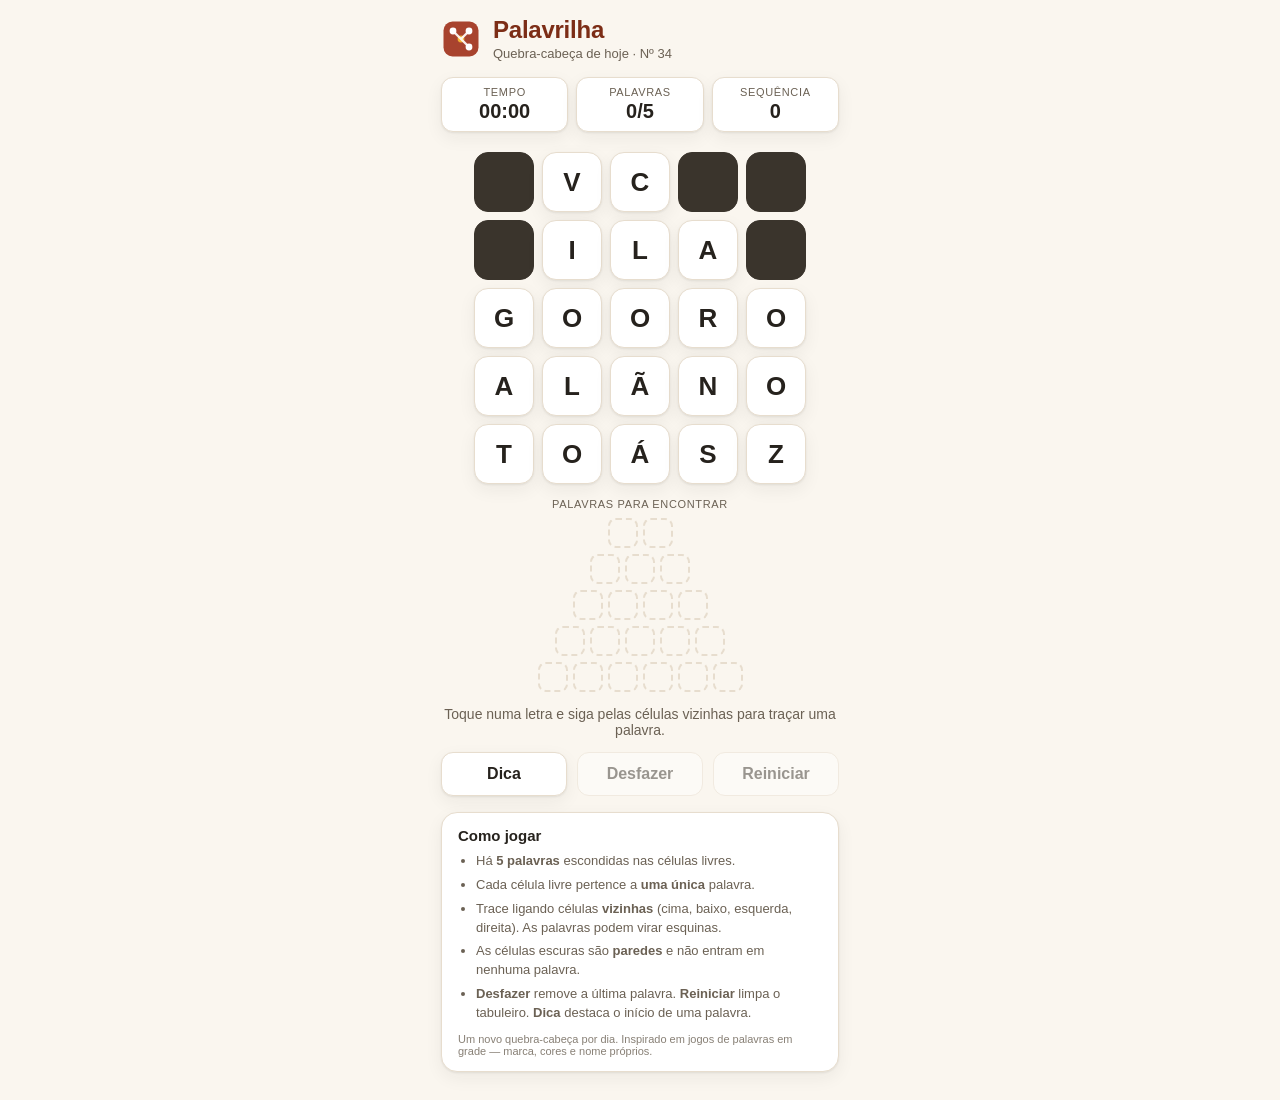
==== index.html @ 46278c74 "Palavrilha: jogo diário de caça-palavras (pt-BR) + deploy no GitHub Pages - App em HTML/CSS/JS puro," ====
<!DOCTYPE html>
<html lang="pt-BR">
<head>
<meta charset="utf-8">
<meta name="viewport" content="width=device-width, initial-scale=1, viewport-fit=cover, maximum-scale=1, user-scalable=no">
<meta name="theme-color" content="#a8432e">
<meta name="apple-mobile-web-app-capable" content="yes">
<meta name="apple-mobile-web-app-status-bar-style" content="default">
<meta name="apple-mobile-web-app-title" content="Palavrilha">
<title>Palavrilha</title>
<!-- Todos os caminhos são relativos para funcionar servido de uma subpasta
     (ex.: usuario.github.io/palavrilha/). -->
<link rel="icon" href="favicon.svg" type="image/svg+xml">
<link rel="apple-touch-icon" href="favicon.svg">
<link rel="manifest" href="manifest.webmanifest">
<link rel="stylesheet" href="styles.css">
</head>
<body>
<div class="app">

  <header class="topbar">
    <div class="brand">
      <svg class="logo" viewBox="0 0 40 40" aria-hidden="true">
        <rect x="2.5" y="2.5" width="35" height="35" rx="9"/>
        <circle class="d1" cx="12" cy="12" r="3.4"/>
        <circle class="d2" cx="20" cy="20" r="3.4"/>
        <circle class="d3" cx="28" cy="12" r="3.4"/>
        <circle class="d4" cx="28" cy="28" r="3.4"/>
        <path d="M12 12 L20 20 L28 28 M20 20 L28 12" fill="none"/>
      </svg>
      <div class="brand-text">
        <h1>Palavrilha</h1>
        <p id="puzzle-label">Quebra-cabeça de palavras</p>
      </div>
    </div>
  </header>

  <section class="stats" aria-label="Situação do jogo">
    <div class="stat">
      <span class="stat-label">Tempo</span>
      <span class="stat-value" id="timer">00:00</span>
    </div>
    <div class="stat">
      <span class="stat-label">Palavras</span>
      <span class="stat-value" id="progress">0/5</span>
    </div>
    <div class="stat">
      <span class="stat-label">Sequência</span>
      <span class="stat-value" id="streak">0</span>
    </div>
  </section>

  <main>
    <div id="board" class="board" role="grid" aria-label="Tabuleiro 5 por 5"></div>

    <section class="wordbank" aria-label="Palavras para encontrar">
      <p class="wordbank-title">Palavras para encontrar</p>
      <div id="wordbank" class="wordbank-rows"></div>
    </section>

    <p id="message" class="message" role="status" aria-live="polite">
      Toque numa letra e siga pelas células vizinhas para traçar uma palavra.
    </p>

    <div class="controls">
      <button type="button" id="btn-hint" class="btn btn-ghost">Dica</button>
      <button type="button" id="btn-undo" class="btn btn-ghost">Desfazer</button>
      <button type="button" id="btn-reset" class="btn btn-ghost">Reiniciar</button>
    </div>
  </main>

  <section id="win-panel" class="win-panel" hidden>
    <h2>Parabéns! 🎉</h2>
    <p id="win-summary">Você resolveu o quebra-cabeça de hoje.</p>
    <button type="button" id="btn-share" class="btn btn-primary">Compartilhar</button>
    <p id="share-feedback" class="share-feedback" aria-live="polite"></p>
    <textarea id="share-text" class="share-text" readonly hidden></textarea>
  </section>

  <footer class="howto">
    <h3>Como jogar</h3>
    <ul>
      <li>Há <strong>5 palavras</strong> escondidas nas células livres.</li>
      <li>Cada célula livre pertence a <strong>uma única</strong> palavra.</li>
      <li>Trace ligando células <strong>vizinhas</strong> (cima, baixo, esquerda, direita). As palavras podem virar esquinas.</li>
      <li>As células escuras são <strong>paredes</strong> e não entram em nenhuma palavra.</li>
      <li><strong>Desfazer</strong> remove a última palavra. <strong>Reiniciar</strong> limpa o tabuleiro. <strong>Dica</strong> destaca o início de uma palavra.</li>
    </ul>
    <p class="credits">Um novo quebra-cabeça por dia. Inspirado em jogos de palavras em grade — marca, cores e nome próprios.</p>
  </footer>

</div>

<script src="puzzles.js"></script>
<script src="game.js"></script>
</body>
</html>
---- styles.css ----
/* Palavrilha — estilo limpo e minimalista, pensado para tela de celular (390px). */

:root {
  --bg: #faf6ef;
  --surface: #ffffff;
  --ink: #26221d;
  --ink-soft: #6b6154;
  --line: #e7ddce;

  --brand: #a8432e;
  --brand-dark: #7c2d16;
  --accent: #f2b134;

  --wall: #3a342c;

  --cell-size: 60px;
  --radius: 14px;
  --shadow: 0 1px 2px rgba(38, 34, 29, .08), 0 6px 18px rgba(38, 34, 29, .06);

  /* cores das 5 palavras */
  --w0: #e7c8a0;
  --w1: #bcd9c8;
  --w2: #f0c2c0;
  --w3: #cbc7e8;
  --w4: #a9d3d8;
}

* { box-sizing: border-box; }

html, body {
  margin: 0;
  padding: 0;
  background: var(--bg);
  color: var(--ink);
  font-family: -apple-system, BlinkMacSystemFont, "Segoe UI", Roboto, "Helvetica Neue", Arial, sans-serif;
  -webkit-text-size-adjust: 100%;
  -webkit-font-smoothing: antialiased;
}

body {
  display: flex;
  justify-content: center;
  min-height: 100vh;
  min-height: 100dvh;
}

.app {
  width: 100%;
  max-width: 430px;
  padding: 16px 16px calc(28px + env(safe-area-inset-bottom));
  padding-top: calc(16px + env(safe-area-inset-top));
  display: flex;
  flex-direction: column;
  gap: 16px;
}

/* ---------- Cabeçalho ---------- */
.topbar { display: flex; align-items: center; }

.brand { display: flex; align-items: center; gap: 12px; }

.logo { width: 40px; height: 40px; flex: none; }
.logo rect { fill: var(--brand); }
.logo path { stroke: #fff; stroke-width: 2.4; stroke-linecap: round; stroke-linejoin: round; opacity: .9; }
.logo .d1 { fill: #fff; }
.logo .d2 { fill: var(--accent); }
.logo .d3 { fill: #fff; }
.logo .d4 { fill: #fff; }

.brand-text h1 {
  margin: 0;
  font-size: 24px;
  letter-spacing: -0.01em;
  font-weight: 800;
  color: var(--brand-dark);
}
.brand-text p {
  margin: 2px 0 0;
  font-size: 13px;
  color: var(--ink-soft);
}

/* ---------- Estatísticas ---------- */
.stats {
  display: grid;
  grid-template-columns: repeat(3, 1fr);
  gap: 8px;
}
.stat {
  background: var(--surface);
  border: 1px solid var(--line);
  border-radius: 12px;
  padding: 8px 6px;
  text-align: center;
  box-shadow: var(--shadow);
}
.stat-label {
  display: block;
  font-size: 11px;
  text-transform: uppercase;
  letter-spacing: .06em;
  color: var(--ink-soft);
}
.stat-value {
  display: block;
  margin-top: 2px;
  font-size: 20px;
  font-weight: 800;
  font-variant-numeric: tabular-nums;
}

/* ---------- Tabuleiro ---------- */
main { display: flex; flex-direction: column; gap: 14px; }

.board {
  --gap: 8px;
  display: grid;
  grid-template-columns: repeat(5, var(--cell-size));
  grid-auto-rows: var(--cell-size);
  gap: var(--gap);
  justify-content: center;
  margin: 4px auto 0;
  touch-action: none;
  user-select: none;
  -webkit-user-select: none;
}

.cell {
  display: flex;
  align-items: center;
  justify-content: center;
  font-size: 26px;
  font-weight: 700;
  border-radius: var(--radius);
  background: var(--surface);
  border: 1px solid var(--line);
  color: var(--ink);
  box-shadow: var(--shadow);
  cursor: pointer;
  transition: transform .06s ease, background-color .12s ease, box-shadow .12s ease;
  -webkit-tap-highlight-color: transparent;
}
.cell.wall {
  background: var(--wall);
  border-color: var(--wall);
  box-shadow: none;
  cursor: default;
}

.cell.solved { border-color: transparent; color: var(--ink); }
.cell.w0 { background: var(--w0); }
.cell.w1 { background: var(--w1); }
.cell.w2 { background: var(--w2); }
.cell.w3 { background: var(--w3); }
.cell.w4 { background: var(--w4); }

.cell.trace {
  background: #fff4dc;
  border-color: var(--accent);
  box-shadow: 0 0 0 2px var(--accent) inset;
  transform: scale(1.04);
}
.cell.trace-head {
  box-shadow: 0 0 0 3px var(--brand) inset;
  background: #ffe9c2;
}

.cell.hint {
  animation: hintPulse 1.1s ease-in-out infinite;
}
@keyframes hintPulse {
  0%, 100% { box-shadow: 0 0 0 2px var(--accent) inset, var(--shadow); }
  50%      { box-shadow: 0 0 0 6px rgba(242, 177, 52, .45) inset, var(--shadow); }
}

.board.done .cell:not(.wall) { animation: pop .4s ease; }
@keyframes pop {
  0% { transform: scale(1); }
  40% { transform: scale(1.08); }
  100% { transform: scale(1); }
}

/* ---------- Palavras para encontrar ---------- */
.wordbank {
  display: flex;
  flex-direction: column;
  align-items: center;
  gap: 8px;
}
.wordbank-title {
  margin: 0;
  font-size: 11px;
  text-transform: uppercase;
  letter-spacing: .06em;
  color: var(--ink-soft);
}
.wordbank-rows {
  display: flex;
  flex-direction: column;
  gap: 6px;
  width: 100%;
  align-items: center;
}
.wb-row {
  display: flex;
  gap: 5px;
  justify-content: center;
}
.wb-tile {
  width: 30px;
  height: 30px;
  border-radius: 8px;
  border: 2px dashed var(--line);
  background: transparent;
  display: flex;
  align-items: center;
  justify-content: center;
  font-size: 15px;
  font-weight: 800;
  color: var(--ink);
}
.wb-row.filled .wb-tile {
  border-style: solid;
  border-color: transparent;
  animation: wbPop .28s ease;
}
.wb-row.filled.w0 .wb-tile { background: var(--w0); }
.wb-row.filled.w1 .wb-tile { background: var(--w1); }
.wb-row.filled.w2 .wb-tile { background: var(--w2); }
.wb-row.filled.w3 .wb-tile { background: var(--w3); }
.wb-row.filled.w4 .wb-tile { background: var(--w4); }
@keyframes wbPop {
  0% { transform: scale(.7); }
  60% { transform: scale(1.12); }
  100% { transform: scale(1); }
}

/* ---------- Mensagem ---------- */
.message {
  margin: 0;
  min-height: 20px;
  text-align: center;
  font-size: 14px;
  color: var(--ink-soft);
}
.message.error { color: var(--brand-dark); font-weight: 600; }
.message.good  { color: #1f7a4d; font-weight: 600; }

/* ---------- Botões ---------- */
.controls {
  display: grid;
  grid-template-columns: repeat(3, 1fr);
  gap: 10px;
}
.btn {
  font: inherit;
  font-weight: 700;
  padding: 12px 10px;
  border-radius: 12px;
  border: 1px solid var(--line);
  background: var(--surface);
  color: var(--ink);
  cursor: pointer;
  box-shadow: var(--shadow);
  -webkit-tap-highlight-color: transparent;
  transition: transform .06s ease, background-color .12s ease;
}
.btn:active { transform: translateY(1px); }
.btn:disabled { opacity: .45; cursor: default; box-shadow: none; }
.btn-primary {
  background: var(--brand);
  border-color: var(--brand);
  color: #fff;
  width: 100%;
}
.btn-primary:active { background: var(--brand-dark); }

/* ---------- Painel de vitória ---------- */
.win-panel {
  background: var(--surface);
  border: 1px solid var(--line);
  border-radius: 16px;
  padding: 18px 16px;
  text-align: center;
  box-shadow: var(--shadow);
}
.win-panel[hidden] { display: none; }
.win-panel h2 { margin: 0 0 6px; font-size: 20px; color: var(--brand-dark); }
.win-panel p { margin: 0 0 12px; font-size: 14px; color: var(--ink-soft); }
.share-feedback { min-height: 16px; font-size: 13px; color: #1f7a4d; margin: 8px 0 0; }
.share-text {
  width: 100%;
  margin-top: 10px;
  padding: 10px;
  font: inherit;
  font-size: 13px;
  border: 1px solid var(--line);
  border-radius: 10px;
  resize: none;
  height: 96px;
  background: var(--bg);
  color: var(--ink);
}
.share-text[hidden] { display: none; }

/* ---------- Como jogar ---------- */
.howto {
  background: var(--surface);
  border: 1px solid var(--line);
  border-radius: 16px;
  padding: 14px 16px;
  box-shadow: var(--shadow);
}
.howto h3 { margin: 0 0 8px; font-size: 15px; }
.howto ul { margin: 0; padding-left: 18px; }
.howto li { font-size: 13px; color: var(--ink-soft); margin: 5px 0; line-height: 1.45; }
.howto .credits { margin: 10px 0 0; font-size: 11px; color: var(--ink-soft); opacity: .8; }

/* ---------- Telas bem estreitas ---------- */
@media (max-width: 360px) {
  :root { --cell-size: 54px; }
  .cell { font-size: 23px; }
  .brand-text h1 { font-size: 21px; }
}

@media (prefers-color-scheme: dark) {
  :root {
    --bg: #17140f;
    --surface: #221e18;
    --ink: #f1e8db;
    --ink-soft: #a99e8c;
    --line: #3a3327;
    --brand: #d76f52;
    --brand-dark: #e79274;
    --accent: #f2b134;
    --wall: #0d0b08;
    --shadow: 0 1px 2px rgba(0,0,0,.4);
    --w0: #7a6544;
    --w1: #4f6f5c;
    --w2: #7d5453;
    --w3: #5a5678;
    --w4: #45696d;
  }
  .cell.trace { background: #3a3018; }
  .cell.trace-head { background: #47391c; }
  .win-panel p, .howto li { color: var(--ink-soft); }
}
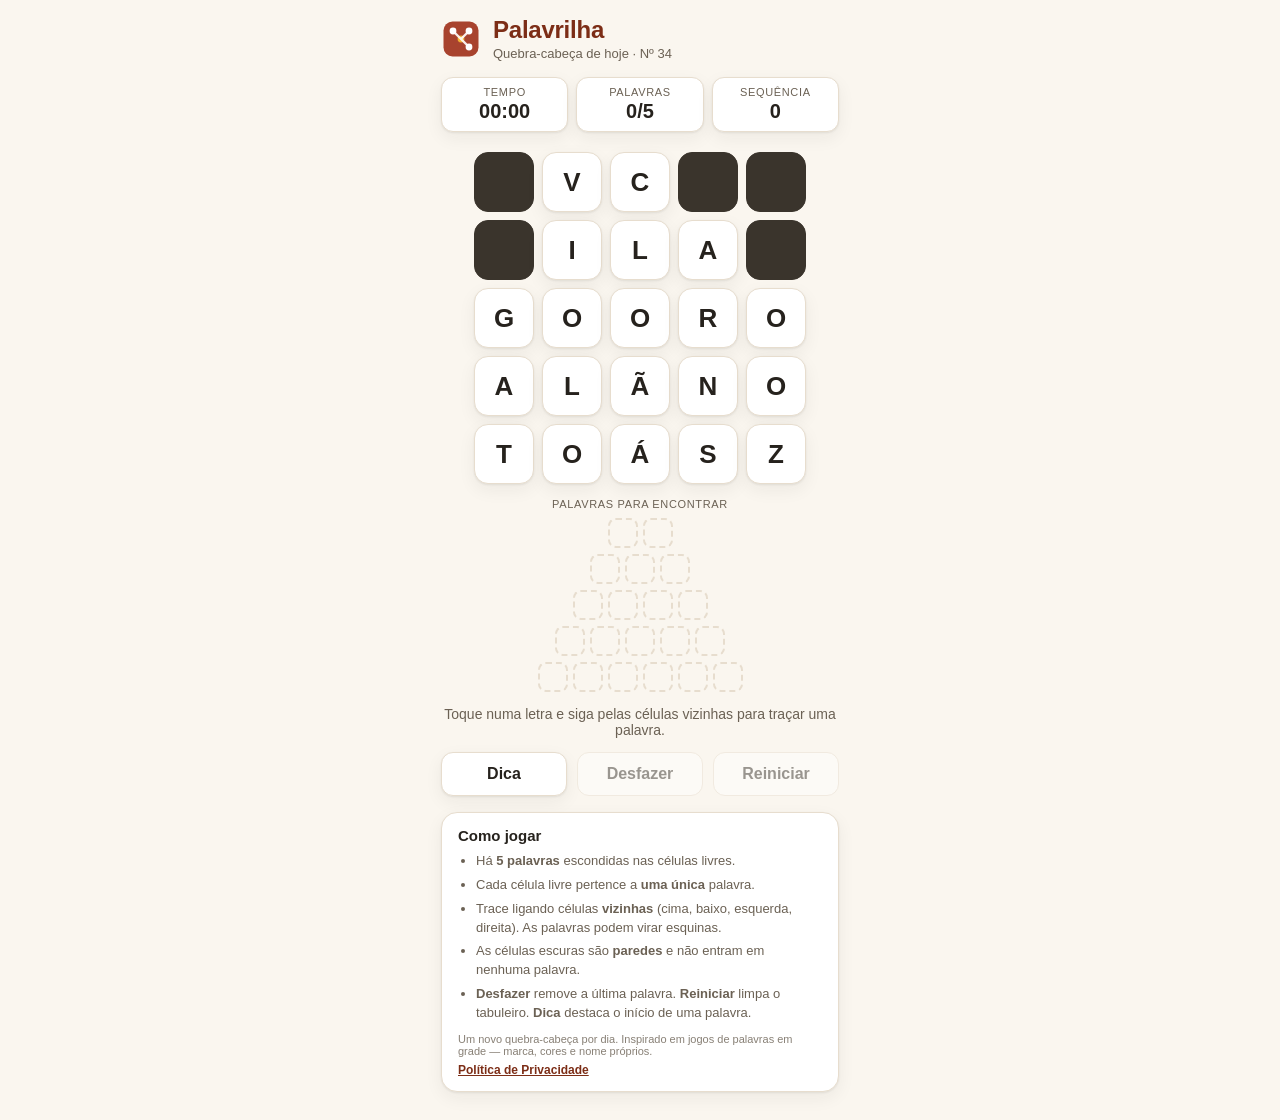
==== commit 3a80bb60: "Adiciona Política de Privacidade (LGPD) e guia de domínio próprio - privacy.html: política em pt-BR " ====
--- a/index.html
+++ b/index.html
@@ -87,6 +87,7 @@
       <li><strong>Desfazer</strong> remove a última palavra. <strong>Reiniciar</strong> limpa o tabuleiro. <strong>Dica</strong> destaca o início de uma palavra.</li>
     </ul>
     <p class="credits">Um novo quebra-cabeça por dia. Inspirado em jogos de palavras em grade — marca, cores e nome próprios.</p>
+    <p class="legal"><a href="privacy.html">Política de Privacidade</a></p>
   </footer>
 
 </div>
--- a/styles.css
+++ b/styles.css
@@ -315,6 +315,8 @@
 .howto ul { margin: 0; padding-left: 18px; }
 .howto li { font-size: 13px; color: var(--ink-soft); margin: 5px 0; line-height: 1.45; }
 .howto .credits { margin: 10px 0 0; font-size: 11px; color: var(--ink-soft); opacity: .8; }
+.howto .legal { margin: 6px 0 0; font-size: 12px; }
+.howto .legal a { color: var(--brand-dark); font-weight: 600; }
 
 /* ---------- Telas bem estreitas ---------- */
 @media (max-width: 360px) {
